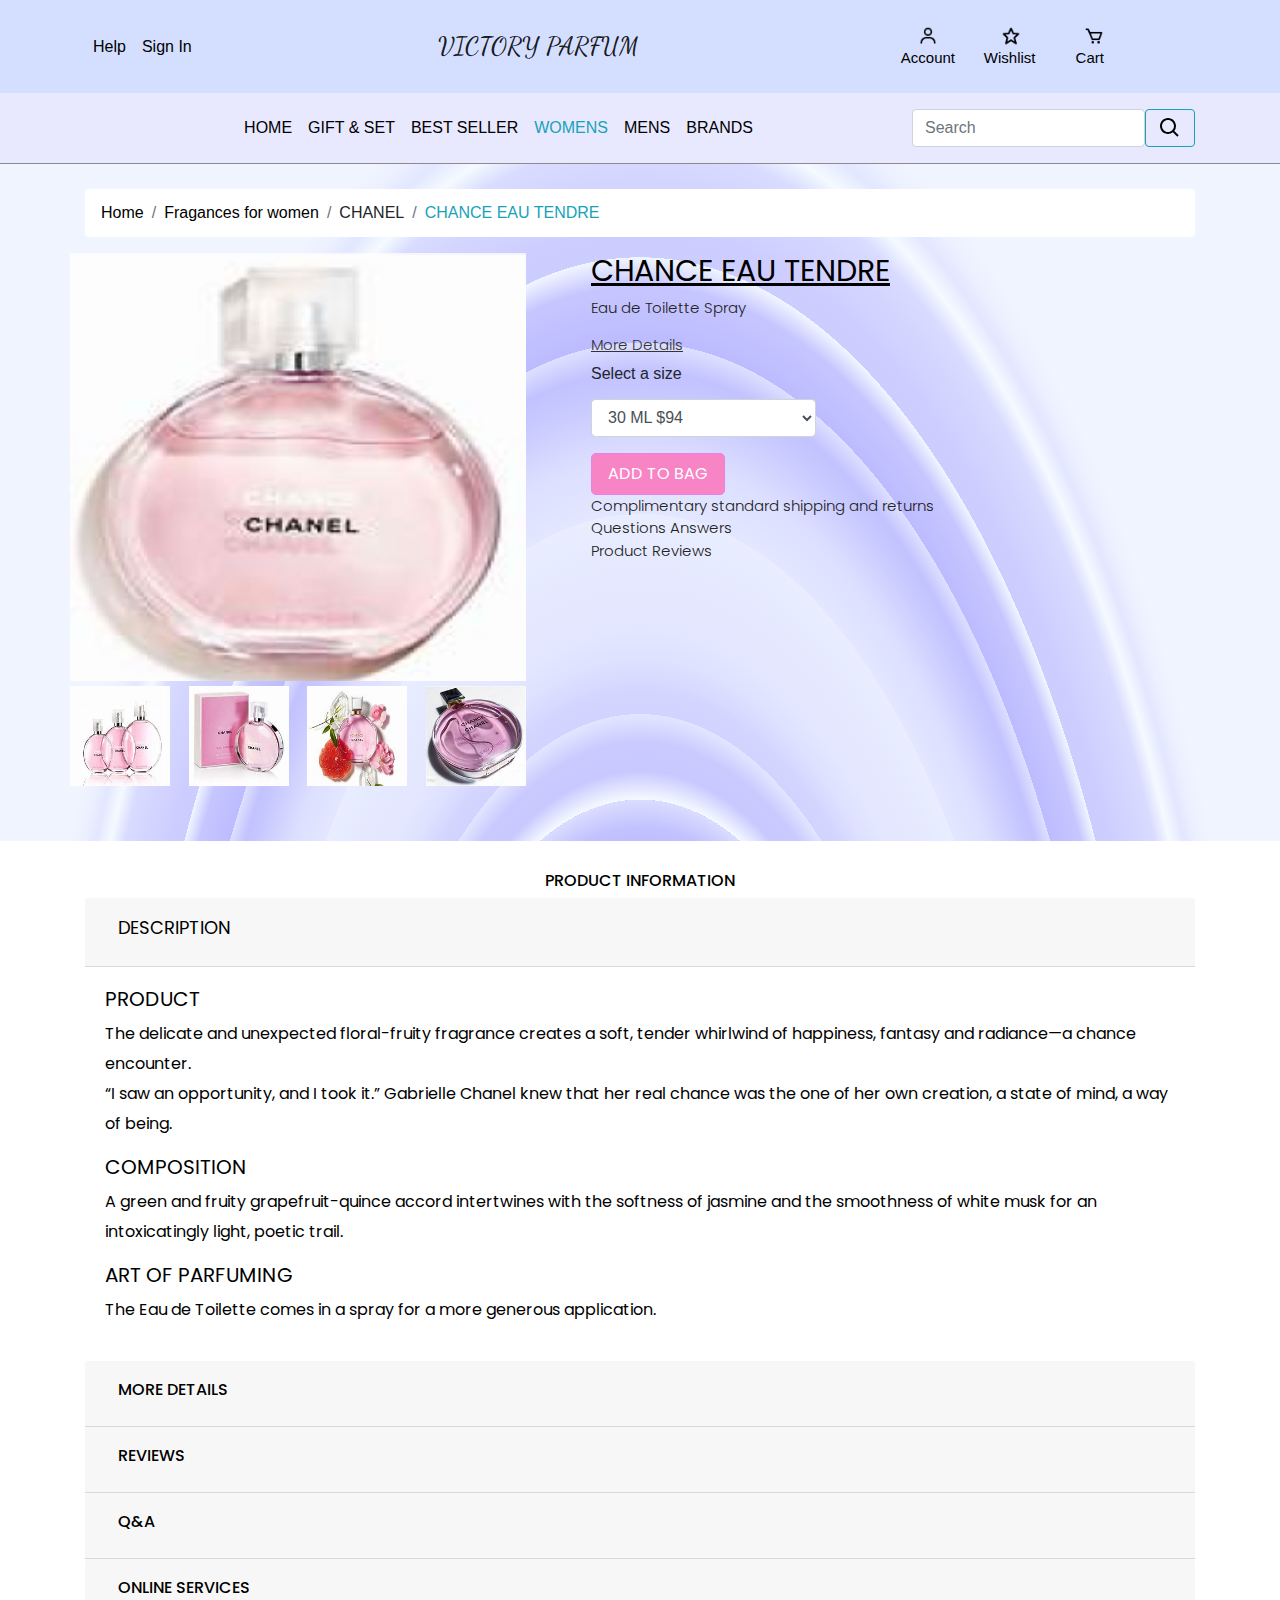
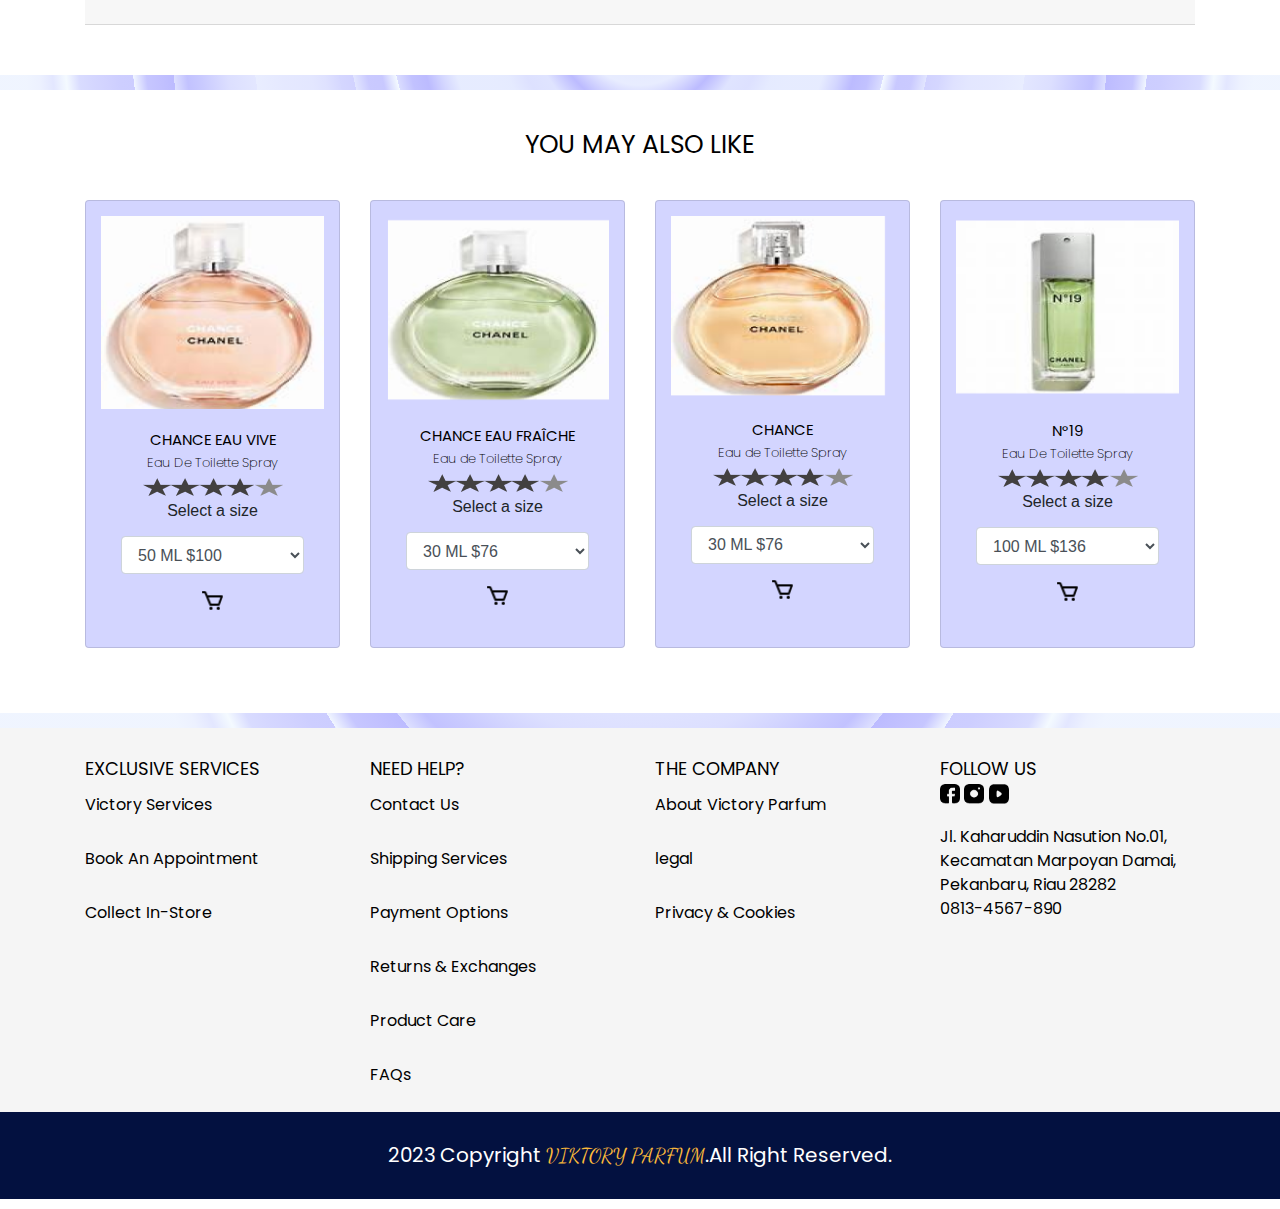
==== chance.html @ ae32dc00 "first commit" ====
<!doctype html>
<html lang="en">
  <head>
    <!-- Required meta tags -->
    <meta charset="utf-8">
    <meta name="viewport" content="width=device-width, initial-scale=1, shrink-to-fit=no">

    <!-- Bootstrap CSS -->
    <link rel="stylesheet" href="frontend/libraries/css/bootstrap.css">
    <!-- My css -->
   <link rel="stylesheet" href="frontend/styles/main.css">
   <!-- google font -->
   <link href="https://fonts.googleapis.com/css2?family=Montserrat:wght@100;200;300;400;500;600;700;800;900&family=Podkova:wght@400;500;600;700;800&family=Poppins:wght@100;200;300;400;500;600;700;800;900&display=swap" rel="stylesheet">
   <link href="https://fonts.googleapis.com/css2?family=Dancing+Script:wght@400;500;600;700&display=swap" rel="stylesheet"> 
   <title>Hello, world!</title>
  </head>
  <body>
    <div class="VICTORY">
         <!-- header -->
         <section class="header">
          <nav class="navbar navbar-expand-lg navbar-light">
            <div class="container">
                 <ul class="navbar-nav">
                    <li class="nav-item">
                     <a class="nav-link" href="#">Help</a>
                    </li>
                    <li class="nav-item">
                     <a class="nav-link" href="booking.html">Sign In</a>
                    </li>
                 </ul> 
               <a class="navbar-brand" href="a">VICTORY PARFUM</a>
               <button class="navbar-toggler" type="button" data-toggle="collapse" data-target="#navbarText" aria-controls="navbarText" aria-expanded="false" aria-label="Toggle navigation">
               <span class="navbar-toggler-icon"></span>
               </button>
               <div class="row">
                <div class="collapse navbar-collapse" id="navbarText">
                  <ul class="navbar-nav my-2 my-lg-2">
                    <div class="col-3">
                      <li class="nav-item">
                        <div class="navbar-icon">
                          <a class="nav-link" href="a"> <img src="frontend/img/user-regular-24.png" alt="">Account</a>                    
                        </div>
                      </li>
                    </div>
                    <div class="col-3">
                      <li class="nav-item">
                        <div class="navbar-icon">
                          <a class="nav-link" href="a"><img src="frontend/img/star-regular-24.png" alt="">Wishlist</a>                    
                        </div>
                      </li>
                    </div>
                    <div class="col-3">
                      <li class="nav-item">
                        <div class="navbar-icon">
                          <a class="nav-link" href="cart.html"><img src="frontend/img/cart-regular-24.png" alt="">Cart</a>                    
                        </div>
                      </li>
                    </div>
                   </ul>
                </div>
               </div>
             </div>
        </nav>
        <nav class="navbar-expand-lg navbar-light" style="background-color: #E8E8FF; border-bottom: 1px solid #8B8B8B;">
          <div class="container">
             <button class="navbar-toggler" type="button" data-toggle="collapse" data-target="#navbarSupportedContent" aria-controls="navbarSupportedContent" aria-expanded="false" aria-label="Toggle navigation">
             <span class="navbar-toggler-icon"></span>
           </button>
           <div class="collapse navbar-collapse" id="navbarSupportedContent">
             <ul class="navbar-nav mx-auto">
                <li class="nav-item">
                <a class="nav-link" href="index.html">HOME<span class="sr-only">(current)</span></a>
              </li>
              <li class="nav-item">
                <a class="nav-link" href="gift&set.html">GIFT & SET</a>
              </li>
              <li class="nav-item">
                <a class="nav-link" href="bestsller.html">BEST SELLER</a>
              </li>
              <li class="nav-item active nav-link">
                <a class="text-info" href="womens.html">WOMENS</a>
              </li>
              <li class="nav-item">
                <a class="nav-link" href="mens.html">MENS</a>
              </li>
              <li class="nav-item">
                <a class="nav-link" href="brands.html">BRANDS</a>
              </li>
            </ul>
            <form class="form-inline my-2 my-lg-2">
              <input class="form-control my-sm-2" type="search" placeholder="Search" aria-label="Search">
              <button class="btn btn-outline-info my-2 my-sm-0" type="submit"><img src="frontend/img/search-regular-24.png" alt=""></button>
            </form>
          </div>
        </div>
        </nav>  
         </section>
       <!-- tutup header -->

       <!-- detail product -->
       <section class="product-detail">
        <div class="container">
          <div class="row">
            <div class="col-12">
              <nav aria-label="breadcrumb" style="left: 0px;">
                <ol class="breadcrumb">
                  <li class="breadcrumb-item"><a href="index.html">Home</a></li>
                  <li class="breadcrumb-item"><a href="womens.html">Fragances for women</a></li>
                  <li class="breadcrumb-item" aria-current="page">CHANEL</li>
                  <li class="breadcrumb-item active text-info" aria-current="page">CHANCE EAU TENDRE</li>
                </ol>
              </nav>
            </div>
          </div>
          <div class="row">
             <div class="single-pro-img-col">
                <img src="frontend/img/chanel chance 1.png" width="100%" id="mainImg" alt="">
                
                <div class="small-img-group">
                  <div class="small-img-col-4">
                    <img src="frontend/img/th3.jpg" width="100px" height="100px" class="smallimg" alt="">
                  </div>
                  <div class="small-img-col-4">
                    <img src="frontend/img/th.jpg" width="100px" height="100px" class="smallimg" alt="">
                  </div>
                  <div class="small-img-col-4">
                    <img src="frontend/img/th (2).jpg" width="100px" height="100px" class="smallimg" alt="">
                  </div>
                  <div class="small-img-col-4">
                    <img src="frontend/img/th (1).jpg" width="100px" height="100px" class="smallimg" alt="">
                  </div>
                </div>
             </div>
             <div class="col-6">
              <div class="single-pro-detail">
                <h1>CHANCE EAU TENDRE</h1>
                <p>Eau de Toilette Spray</p>
                <h2>More Details</h2>
                <div class="form-group">
                  <label for="exampleFormControlSelect1">Select a size</label>
                  <select class="form-control col-5" id="exampleFormControlSelect1">
                    <option>30 ML $94</option>
                    <option>50 ML $122</option>
                    <option>100 ML $160</option>
                    <option>150 ML $198</option>
                  </select>
                </div>
                <a href="cart.html" class="btn btn-lg btn-custom">ADD TO BAG</a>
                 <p>Complimentary standard shipping and returns <br> Questions Answers <br> Product Reviews</p>
              </div>
            </div>
          </div>
        </div>
       </section>
       <!-- tutup detail product -->

       <!-- deskripsi -->
       <section class="deskripsi">
        <div class="container">
          <h2>PRODUCT INFORMATION</h2>
            <div id="accordion">
              <div class="des">
                <div class="card-header" id="headingOne">
                  <h5 class="mb-0">
                    <button class="btn btn-link" data-toggle="collapse" data-target="#collapseOne" aria-expanded="true" aria-controls="collapseOne">
                     <h3>DESCRIPTION</h3> 
                    </button>
                  </h5>
                </div>
                <div id="collapseOne" class="collapse show" aria-labelledby="headingOne" data-parent="#accordion">
                  <div class="card-body">
                    <h1>PRODUCT</h1> 
                    <p>The delicate and unexpected floral-fruity fragrance creates a soft, tender whirlwind of happiness, fantasy and radiance—a chance encounter.
                       <br>  “I saw an opportunity, and I took it.” Gabrielle Chanel knew that her real chance was the one of her own creation, a state of mind, a way of being.</p> 
                   <h1>COMPOSITION</h1>
                   <p>A green and fruity grapefruit-quince accord intertwines with the softness of jasmine and the smoothness of white musk for an intoxicatingly light, poetic trail.</p> 
                   <h1>ART OF PARFUMING</h1> 
                   <p>The Eau de Toilette comes in a spray for a more generous application.</p> 
                  </div>
                </div>
              </div>
              <div class="des">
                <div class="card-header" id="headingTwo">
                  <h5 class="mb-0">
                    <button class="btn btn-link collapsed" data-toggle="collapse" data-target="#collapseTwo" aria-expanded="false" aria-controls="collapseTwo">
                       <h2>MORE DETAILS</h2> 
                    </button>
                  </h5>
                </div>
                <div id="collapseOne" class="collapse" aria-labelledby="headingOne" data-parent="#accordion">
                  <div class="card-body">
                    <h1>MORE DETAILS</h1> 
                    <p>The delicate and unexpected floral-fruity fragrance creates a soft, tender whirlwind of happiness, fantasy and radiance—a chance encounter.
                      “I saw an opportunity, and I took it.” Gabrielle Chanel knew that her real chance was the one of her own creation, a state of mind, a way of being.</p> 
                   <h1>COMPOSITION</h1>
                   <p>A green and fruity grapefruit-quince accord intertwines with the softness of jasmine and the smoothness of white musk for an intoxicatingly light, poetic trail.</p> 
                   <h1>ART OF PARFUMING</h1> 
                   <p>The Eau de Toilette comes in a spray for a more generous application.</p> 
                  </div>
                </div>
              </div>
              <div class="des">
                <div class="card-header" id="headingThree">
                  <h5 class="mb-0">
                    <button class="btn btn-link collapsed" data-toggle="collapse" data-target="#collapseThree" aria-expanded="false" aria-controls="collapseThree">
                     <h2>REVIEWS</h2> 
                    </button>
                  </h5>
                </div>
                <div id="collapseThree" class="collapse" aria-labelledby="headingThree" data-parent="#accordion">
                    <div class="card-body">
                      <h1>REVIEWS</h1> 
                      <p>The delicate and unexpected floral-fruity fragrance creates a soft, tender whirlwind of happiness, fantasy and radiance—a chance encounter.
                        “I saw an opportunity, and I took it.” Gabrielle Chanel knew that her real chance was the one of her own creation, a state of mind, a way of being.</p> 
                     <h1>COMPOSITION</h1>
                     <p>A green and fruity grapefruit-quince accord intertwines with the softness of jasmine and the smoothness of white musk for an intoxicatingly light, poetic trail.</p> 
                     <h1>ART OF PARFUMING</h1> 
                     <p>The Eau de Toilette comes in a spray for a more generous application.</p> 
                    </div>
                </div>
              </div>
              <div class="des">
                <div class="card-header" id="headingThree">
                  <h5 class="mb-0">
                    <button class="btn btn-link collapsed" data-toggle="collapse" data-target="#collapseThree" aria-expanded="false" aria-controls="collapseThree">
                      <h2>Q&A</h2> 
                    </button>
                  </h5>
                </div>
                <div id="collapseThree" class="collapse" aria-labelledby="headingThree" data-parent="#accordion">
                    <div class="card-body">
                      <h1>Q&A</h1> 
                      <p>The delicate and unexpected floral-fruity fragrance creates a soft, tender whirlwind of happiness, fantasy and radiance—a chance encounter.
                        “I saw an opportunity, and I took it.” Gabrielle Chanel knew that her real chance was the one of her own creation, a state of mind, a way of being.</p> 
                     <h1>COMPOSITION</h1>
                     <p>A green and fruity grapefruit-quince accord intertwines with the softness of jasmine and the smoothness of white musk for an intoxicatingly light, poetic trail.</p> 
                     <h1>ART OF PARFUMING</h1> 
                     <p>The Eau de Toilette comes in a spray for a more generous application.</p> 
                    </div>
                </div>
              </div>
              <div class="des">
                <div class="card-header" id="headingThree">
                  <h5 class="mb-0">
                    <button class="btn btn-link collapsed" data-toggle="collapse" data-target="#collapseThree" aria-expanded="false" aria-controls="collapseThree">
                     <h2>ONLINE SERVICES</h2> 
                    </button>
                  </h5>
                </div>
                <div id="collapseThree" class="collapse" aria-labelledby="headingThree" data-parent="#accordion">
                    <div class="card-body">
                      <h1>ONLINE SERVICES</h1> 
                      <p>The delicate and unexpected floral-fruity fragrance creates a soft, tender whirlwind of happiness, fantasy and radiance—a chance encounter.
                        “I saw an opportunity, and I took it.” Gabrielle Chanel knew that her real chance was the one of her own creation, a state of mind, a way of being.</p> 
                     <h1>COMPOSITION</h1>
                     <p>A green and fruity grapefruit-quince accord intertwines with the softness of jasmine and the smoothness of white musk for an intoxicatingly light, poetic trail.</p> 
                     <h1>ART OF PARFUMING</h1> 
                     <p>The Eau de Toilette comes in a spray for a more generous application.</p> 
                    </div>
                </div>
              </div>
            </div>
        </div>
       </section>
       <!-- tutup deskripsi -->
       <!-- YOU -->
            <section class="YOU" style="margin-top: 15px; margin-bottom: 15px;">
              <div class="container">
             <div class="row">
        <div class="col-12">
          
          <div class="card-text">
            <h4>YOU MAY ALSO LIKE</h4>
          </div>
        </div>
      </div>
      <div class="card-deck">
        <div class="card" style="width: 18rem; height: 28rem;">
          <img class="card-slide" src="frontend/img/chanel chance eau 1.png"   alt="Card image cap">
          <div class="card-body">
            <h5 class="card-title">CHANCE EAU VIVE</h5>
              <p>Eau De Toilette Spray</p>
            <div class="start">
              <img src="frontend/img/Group 11.png">
            </div>
            <div class="form-group">
              <label for="exampleFormControlSelect1">Select a size</label>
              <select class="form-control" id="exampleFormControlSelect1">
                <option>50 ML $100</option>
                <option>100 ML $136</option>
                <option>150 ML $168</option>
              </select>
              <a class="nav-link" href="chance.html"><img src="frontend/img/cart-regular-24.png" alt="" style="width: 25px; height: 25px;"></a>
            </div>
          </div>
        </div>
        <div class="card" style="width: 18rem; height: 28rem;">
          <img class="card-slide" src="frontend/img/chance eau france 1.png" alt="Card image cap">
          <div class="card-body">
            <h5 class="card-title">CHANCE EAU FRAÎCHE</h5>
            <p>Eau de Toilette Spray</p>
            <div class="start">
              <img src="frontend/img/Group 11.png">
            </div>
            <div class="form-group">
              <label for="exampleFormControlSelect1">Select a size</label>
              <select class="form-control" id="exampleFormControlSelect1">
                <option>30 ML $76</option>
                <option>50 ML $100</option>
                <option>100 ML $136</option>
                <option>150 ML $168</option>
              </select>
              <a class="nav-link" href="chance.html"><img src="frontend/img/cart-regular-24.png" alt="" style="width: 25px; height: 25px;"></a>
            </div>
          </div>
        </div>
        <div class="card" style="width: 18rem; height: 28rem;">
          <img class="card-slide" src="frontend/img/chance toilette 1.png" alt="Card image cap">
          <div class="card-body">
            <h5 class="card-title">CHANCE</h5>
            <p> Eau de Toilette Spray</p>
            <div class="start">
              <img src="frontend/img/Group 11.png">
            </div>
            <div class="form-group">
              <label for="exampleFormControlSelect1">Select a size</label>
              <select class="form-control" id="exampleFormControlSelect1">
                <option>30 ML $76</option>
                <option>50 ML $100</option>
                <option>100 ML $136</option>
                <option>150 ML $168</option>
              </select>
              <a class="nav-link" href="chance.html"><img src="frontend/img/cart-regular-24.png" alt="" style="width: 25px; height: 25px;"></a>
            </div>
          </div>
        </div>
        <div class="card" style="width: 18rem; height: 28rem;">
          <img class="card-slide" src="frontend/img/n19 1.png" alt="Card image cap">
          <div class="card-body">
            <h5 class="card-title">N°19</h5>
            <p>Eau De Toilette Spray</p>
            <div class="start">
              <img src="frontend/img/Group 11.png">
            </div>
            <div class="form-group">
              <label for="exampleFormControlSelect1">Select a size</label>
              <select class="form-control" id="exampleFormControlSelect1">
                <option>100 ML $136</option>
              </select>
              <a class="nav-link" href="chance.html"><img src="frontend/img/cart-regular-24.png" alt="" style="width: 25px; height: 25px;"></a>
            </div>
          </div>
        </div>
      </div>
    </div>
  </section>
  <!-- tutup YOU -->
    
  <!-- footer -->
    <section class="footer">
      <div class="container">
        <div class="row">
          <div class="col">
            <h4>EXCLUSIVE SERVICES</h4>
            <p>Victory Services</p>
            <p>Book An Appointment</p>
            <p>Collect In-Store</p>
          </div>
          <div class="col">
            <h4>NEED HELP?</h4>
            <p>Contact Us</p>
            <p>Shipping Services</p>
            <p>Payment Options</p>
            <p>Returns & Exchanges</p>
            <p>Product Care</p>
            <p>FAQs</p>
          </div>
          <div class="col">
            <h4>THE COMPANY</h4>
            <p>About Victory Parfum</p>
            <p>legal</p>
            <p>Privacy & Cookies</p>
          </div>
          <div class="col">
            <h4>FOLLOW US</h4>
            <a href="a">
              <img src="frontend/img/🦆 icon _facebook_.png"height="20px" width="20px">
            </a>
            <a href="a">
              <img src="frontend/img/🦆 icon _instagram_.png"height="20px" width="20px">
            </a>
            <a href="a">
              <img src="frontend/img/🦆 icon _youtube_.png"height="20px" width="20px">
            </a>
              <p>Jl. Kaharuddin Nasution No.01, <br>
                Kecamatan Marpoyan Damai, Pekanbaru, Riau 28282 <br>
                0813-4567-890</p> 
          </div>
        </div>  
      </div>
      <div class="footer-small py-2">
        <div class="row">
          <div class="col-12">
            <p>2023 Copyright <a href="a">VIKTORY PARFUM</a>.All Right Reserved.</p>
          </div>
        </div>
      </div>
    </section>
  <!-- tutup footer -->


  <!-- Optional JavaScript -->
  <!-- jQuery first, then Popper.js, then Bootstrap JS -->
  <script src="https://code.jquery.com/jquery-3.2.1.slim.min.js" integrity="sha384-KJ3o2DKtIkvYIK3UENzmM7KCkRr/rE9/Qpg6aAZGJwFDMVNA/GpGFF93hXpG5KkN" crossorigin="anonymous"></script>
  <link rel="stylesheet" href="frontend/libraries/js/bootstrap.js">
    </div>
  </body>
</html>
---- frontend/styles/main.css ----
.nav.item.nav-link .text-grey {
    font-weight: 500;
    color: #000000 !important;
}

.navbar-icon {
    text-align: right;
    color: gray !important;
    font-size: 15px;
    font-weight: 15px;
    font-weight: 100;
}

.navbar-brand {
    font-family: 'Dancing Script';
    font-weight: 500;
    font-size: 25px;
    text-align: center;
    color: #000000;
}

.navbar-icon img {
    width: 20px;
    height: 20px;
    text-align: right;
}

.navbar.navbar-expand-lg.navbar-light {
    font-weight: 100;
}

.header {
    opacity: 90;
    font-weight: 100;
    justify-content: space-between;
    box-shadow: 0 5px 15 px rgb(0, 0, 0.06);
    z-index: 999;
    position: sticky;
    top: 0;
    left: 0;
    background-color: #d4deff;
}

.nav-text {
    font-family: 'Poppins';
    font-weight: 300;
    font-size: 16px;
    color: rgb(97, 95, 95);
    text-decoration-color: black;
}
.nav.item {
    font-family: 'Poppins';
    font-weight: 300;
    font-size: 18px;
}

.nav.item.nav-link.text-info:hover {
    font-weight: 300;
    color: #BCBBFF !important;
}

.nav-link {
    color: black !important;
}

.nav-link:hover {
    color: #BCBBFF !important;
}

.navbar {  display: flex;
    justify-content: space-between;
    box-shadow: 0 5px 15 px rgb(0, 0, 0.06);
    z-index: 999;

}

/* hero section */
.hero-section h1 {
    font-family: 'Montserrat';
    font-weight: 400;
    font-size: 25px;
    text-align: center;
    color: #000000; 
    margin-top: 10px;  
    margin-bottom: 10px;
}

.hero-section a {
    margin-left: 0;
    margin-right: 1040px;
    left: 0;
    right: 0;
    padding-left: 0;
    padding-right: 0;
    text-align: center;
}
.hero-section img {
    height: 440px;
    left: 0px 0px 0px 0px;
    padding: 0px;
}

.hero-section h5 {
    font-family: 'Montserrat';
    font-style: normal;
    font-weight: 500;
    font-size: 35px;
    color: #FFFFFF;
    margin-top: 100px;
    text-align: left;
}

.hero-section p {
    font-family: 'Montserrat';
    font-style: normal;
    font-weight: 500;
    font-size: 18px;
    color: #FFFFFF;
    margin-top: 50px;
    text-align: left;
}

.card-text a {
    text-align: left;
}

.hero-section h3 {
    font-family: 'Montserrat';
    font-weight: 600;
    font-size: 25px;
    text-align: center;
    color: #000000;
    margin-top: 15px;
}

.hero-section h2 {
    font-family: 'Montserrat';
    font-style: italic;
    font-weight: 600;
    font-size: 20px;
    text-align: center;
    color: #000000;
    margin-top: 300px;

}
/* tutup hero section */
/* categories */

.categories {
    background: #FFFFFF;
    padding-top: 50px;
    padding-bottom: 36px;
    margin-top: 50px;
    margin-bottom: 50px;
}

.categories h4 {
    font-family: 'Poppins';
    font-weight: 400;
    font-size: 25px;
    text-align: center;
    color: #000000;
}

.categories h5 {
    font-family: 'Poppins';
    font-weight: 400;
    font-size: 22px;
    text-align: center;
    color: #000000;
}

.categories a {
    color: #000000;
    background-color: #ffffff;
    width: 150px;
    height: 35px;
    font-family: 'Poppins';font-style: normal;font-weight: 500;
    font-size: 16px;
    line-height: 17px;
    text-align: center;
    transition: all 0.3px ease;
}


.card {
    background-color: #D3D5FF;
    text-align: center;
    padding: 15px;
    padding-bottom: 10px;
    padding-top: 10px;
    transition: all o.2s ease-in-out;
}

.card:hover {
    text-decoration: none;
    transform: scale(1.1);
}

/* tutup categories */

/* DISCOVER */

.discover {
    background: #FFFFFF;
    padding-top: 50px;
    padding-bottom: 36px;
    margin-top: 50px;
    margin-bottom: 36px;
}

.discover h4 {
    font-family: 'Poppins';
    font-weight: 400;
    font-size: 25px;
    text-align: center;
    color: #000000;
}

.discover h5 {
    font-family: 'Poppins';
    font-weight: 500;
    font-size: 12px;
    color: #000000;
    text-align: center;
    height: 37px;
}

.discover a {
    color: #000000;
    background-color: #FFFFFF; 
    width: 120px;
    height: 35px;
    font-family: 'Poppins';font-style: normal;font-weight: 500;
    font-size: 12px;
    line-height: 17px;
    text-align: center;
    transition: all 0.3px ease;
}

/* TUTUP DISCOVER */

/* fragances */

.fragances {
    background: #FFFFFF;
    padding-top: 50px;
    padding-bottom: 36px;
    margin-top: 50px;
    padding-bottom: 36px;
}

.fragances h4 {
    font-family: 'Poppins';
    font-weight: 400;
    font-size: 25px;
    text-align: center;
    color: #000000;
}

.fragances h5 {
    font-family: 'Poppins';
    font-weight: 500;
    font-size: 20px;
    text-align: center;
    color: #000000;
}

.fragances a {
    width: 186px;
    height: 29.88px;
    text-align: center;

}
/* tutup fragances */
/* footer*/
.footer {
    margin-top: 10px;
    margin-bottom: 10px;
    background-color: #F5F5F5;
}
.footer h4{
    font-family: 'Poppins';
    font-weight: 400;
    font-size: 18px;
    text-transform: uppercase;
    height: 20px;
    color: #000000;
    padding-top: 30px;
    padding-bottom: 15px;
}
.footer p {
    font-family: 'Poppins';
    font-weight: 400;
    font-size: 16px;
    margin-top: 10px;
    margin-bottom: 10px;
    color: #000000;
    padding-top: 10px;
    padding-bottom: 10px;
}

.footer a img {
    text-align: right;
}

.footer-small{
    background: #031140;
    text-align: center;
    padding-top: 10px;
    padding-bottom: 10px;
    margin-top: 5px;
    margin-bottom: 5px;
}
.footer-small p{
    font-family: 'Poppins';
    font-weight: 400;
    font-size: 20px;
    color: #FFFFFF;

}
.footer-small a{
    font-weight: 400;
    font-family: 'Dancing Script';
    font-size: 20px;
    text-decoration: none;
    color: #FCBB3A;
}
/* tutup footer */

/* exclusif */
.exclusive {
    background: #FFFFFF;
    padding-top: 50px;
    padding-bottom: 36px;
    margin-top: 50px;
    margin-bottom: 36px;

}

.exclusive h4 {
    font-family: 'Poppins';
    font-weight: 400;
    font-size: 25px;
    text-align: center;
    color: #000000;
}

.exclusive h5 {
    font-family: 'Poppins';
    font-weight: 400;
    font-size: 22px;
    line-height: 20px;
    text-align: center;
    color: #000000;
}

.exclusive a {
    color: #000000;
    background-color: #FFFFFF; text-align: center;
    width: 150px;
    height: 35px;
    font-family: 'Poppins';font-style: normal;font-weight: 500;
    font-size: 16px;
    line-height: 20px;
    text-align: center;
    transition: all 0.3px ease;
}

.card {
    background-color: #D3D5FF;
    text-align: center;
    padding: 15px;
    margin-top: 5px;
    margin-bottom: 5px;
  }
/* tutup exclusif */

.VICTORY-women {
    background:  radial-gradient(50% 50% at 50% 50%, rgba(212, 215, 255, 0.930467) 0%, rgba(240, 248, 255, 0.85) 2.04%, rgba(201, 201, 255, 0.964334) 4.08%, rgba(203, 205, 255, 0.956692) 6.12%, #BCBBFF 8.16%, rgba(209, 211, 255, 0.941406) 10.2%, rgba(211, 213, 255, 0.935471) 12.24%, #BCBBFF 14.29%, rgba(223, 228, 255, 0.899858) 16.33%, rgba(225, 230, 255, 0.893922) 18.37%, rgba(229, 234, 255, 0.883594) 20.41%, #BCBBFF 22.45%, rgba(220, 225, 255, 0.907031) 24.49%, rgba(218, 222, 255, 0.914844) 26.53%, rgba(226, 232, 255, 0.889986) 28.57%, rgba(227, 233, 255, 0.8875) 30.61%, rgba(227, 233, 255, 0.8875) 32.65%, rgba(227, 233, 255, 0.8875) 34.69%, rgba(209, 212, 255, 0.939476) 36.73%, #BCBBFF 38.78%, rgba(193, 193, 255, 0.986616) 40.82%, rgba(215, 218, 255, 0.925984) 42.85%, rgba(195, 195, 255, 0.980243) 42.86%, rgba(242, 249, 255, 0.85) 42.87%, rgba(199, 199, 255, 0.971759) 44.9%, rgba(200, 200, 255, 0.967496) 46.94%, rgba(223, 227, 255, 0.903906) 48.97%, rgba(207, 208, 255, 0.948438) 48.98%, rgba(210, 212, 255, 0.939587) 51.01%, rgba(211, 213, 255, 0.936719) 51.02%, rgba(220, 223, 255, 0.913281) 53.06%, rgba(224, 228, 255, 0.901563) 55.1%, rgba(225, 229, 255, 0.898437) 57.14%, rgba(226, 230, 255, 0.895555) 59.18%, rgba(230, 235, 255, 0.884375) 63.27%, rgba(224, 228, 255, 0.900214) 63.28%, rgba(217, 220, 255, 0.919531) 67.35%, rgba(199, 200, 255, 0.969665) 71.43%, rgba(193, 193, 255, 0.985937) 73.47%, rgba(218, 221, 255, 0.91853) 75.5%, #BCBBFF 75.51%, rgba(193, 192, 255, 0.986719) 77.55%, rgba(197, 197, 255, 0.976415) 79.59%, rgba(238, 244, 255, 0.861719) 81.61%, rgba(201, 202, 255, 0.96411) 81.62%, rgba(202, 203, 255, 0.96127) 81.63%, rgba(203, 204, 255, 0.958889) 83.67%, rgba(207, 208, 255, 0.948327) 85.71%, rgba(210, 212, 255, 0.939844) 87.76%, rgba(214, 217, 255, 0.928125) 89.8%, rgba(242, 249, 255, 0.85) 91.84%, rgba(224, 228, 255, 0.900781) 93.88%, rgba(234, 239, 255, 0.873698) 95.92%, rgba(237, 243, 255, 0.86467) 97.96%);
    border: 1px solid #000000;

}

/* product */
.product-ana {
    background: #FFFFFF;
    margin-top: 50px;
    margin-bottom: 36px;
    margin-bottom: 15px;
    padding-bottom: 50px;
    padding-top: 30px;
}

.product-ana h5 {
    font-family: 'Poppins';
    font-weight:400;
    font-size: 14px;
    text-align: center;
    color: #000000;
    margin-top: 2px;
    margin-bottom: 2px;
    height: 20px;
}

.product-ana p {
    font-family: 'Poppins';
    font-weight: 200;
    font-size: 13px;
    text-align: center;
    color: #000000;
    margin-top: 2px;
    margin-bottom: 2px;
    height: 20px;
}

.breadcrumb {
    background-color: #ffffff;
    text-align: right;
    margin-top: 10px;
}

.breadcrumb a {
    color: #000000;
}

.breadcrumb :hover {
    color: #BCBBFF !important;
}

.form-control {
    margin-bottom: 20px;
}

.product-ana.card {
    background-color: #D3D5FF;
    text-align: center;
    padding: 15px;
    margin-bottom: 5px;
    
}

.card {
    margin-top: 15px;
    margin-bottom: 15px;
}

/* tutup product */
/* you */

.YOU h4 {
    font-family: 'Poppins';
    font-weight: 400;
    font-size: 25px;
    text-align: center;
    color: #000000;
    margin-top: 10px;
    margin-bottom: 10px;
}

.YOU {
    background: #FFFFFF;
    margin-top: 15px;
    margin-bottom: 15px;
    padding-bottom: 50px;
    padding-top: 30px;
}

.YOU h5 {
    font-family: 'Poppins';
    font-weight:400;
    font-size: 15px;
    text-align: center;
    color: #000000;
    margin-top: 2px;
    margin-bottom: 2px;
    height: 20px;
}

.YOU p {
    font-family: 'Poppins';
    font-weight: 200;
    font-size: 13px;
    text-align: center;
    color: #000000;
    margin-top: 2px;
    margin-bottom: 2px;
    height: 20px;
}

.form-control {
    margin-bottom: 5px;
    margin-top: 5px;
}

.YOU.card {
    background-color: #D3D5FF;
    text-align: center;
    padding: 15px;
    margin-bottom: 5px;
    margin-top: 5px;
    
}

.card-deck {
    margin-top: 15px;
    margin-bottom: 15px;
}
/* tutup you */

.VICTORY {
    background: radial-gradient(50% 50% at 50% 50%, rgba(212, 215, 255, 0.930467) 0%, rgba(240, 248, 255, 0.85) 2.04%, rgba(201, 201, 255, 0.964334) 4.08%, rgba(203, 205, 255, 0.956692) 6.12%, #BCBBFF 8.16%, rgba(209, 211, 255, 0.941406) 10.2%, rgba(211, 213, 255, 0.935471) 12.24%, #BCBBFF 14.29%, rgba(223, 228, 255, 0.899858) 16.33%, rgba(225, 230, 255, 0.893922) 18.37%, rgba(229, 234, 255, 0.883594) 20.41%, #BCBBFF 22.45%, rgba(220, 225, 255, 0.907031) 24.49%, rgba(218, 222, 255, 0.914844) 26.53%, rgba(226, 232, 255, 0.889986) 28.57%, rgba(227, 233, 255, 0.8875) 30.61%, rgba(227, 233, 255, 0.8875) 32.65%, rgba(227, 233, 255, 0.8875) 34.69%, rgba(209, 212, 255, 0.939476) 36.73%, #BCBBFF 38.78%, rgba(193, 193, 255, 0.986616) 40.82%, rgba(215, 218, 255, 0.925984) 42.85%, rgba(195, 195, 255, 0.980243) 42.86%, rgba(242, 249, 255, 0.85) 42.87%, rgba(199, 199, 255, 0.971759) 44.9%, rgba(200, 200, 255, 0.967496) 46.94%, rgba(223, 227, 255, 0.903906) 48.97%, rgba(207, 208, 255, 0.948438) 48.98%, rgba(210, 212, 255, 0.939587) 51.01%, rgba(211, 213, 255, 0.936719) 51.02%, rgba(220, 223, 255, 0.913281) 53.06%, rgba(224, 228, 255, 0.901563) 55.1%, rgba(225, 229, 255, 0.898437) 57.14%, rgba(226, 230, 255, 0.895555) 59.18%, rgba(230, 235, 255, 0.884375) 63.27%, rgba(224, 228, 255, 0.900214) 63.28%, rgba(217, 220, 255, 0.919531) 67.35%, rgba(199, 200, 255, 0.969665) 71.43%, rgba(193, 193, 255, 0.985937) 73.47%, rgba(218, 221, 255, 0.91853) 75.5%, #BCBBFF 75.51%, rgba(193, 192, 255, 0.986719) 77.55%, rgba(197, 197, 255, 0.976415) 79.59%, rgba(238, 244, 255, 0.861719) 81.61%, rgba(201, 202, 255, 0.96411) 81.62%, rgba(202, 203, 255, 0.96127) 81.63%, rgba(203, 204, 255, 0.958889) 83.67%, rgba(207, 208, 255, 0.948327) 85.71%, rgba(210, 212, 255, 0.939844) 87.76%, rgba(214, 217, 255, 0.928125) 89.8%, rgba(242, 249, 255, 0.85) 91.84%, rgba(224, 228, 255, 0.900781) 93.88%, rgba(234, 239, 255, 0.873698) 95.92%, rgba(237, 243, 255, 0.86467) 97.96%);
}

/* product */
.single-pro-img-col {
    width: 40%;
    margin-right: 50px;
}
.small-img-group {
    display: flex;
    justify-content: space-between;
    margin-top: 5px;
    margin-bottom: 5px;
}
.small-img-col {
    flex-basis: 24%;
    cursor: pointer;
    
}
.smallimg {
    animation: cubic-bezier(0.68, -0.55, 0.265, 1.55);
}
.btn-custom { 
    color: #ffffff; 
    background-color: #f785c6; 
    border-color: #e77fec; 
  } 
  .btn-custom:hover, 
  .btn-custom:focus, 
  .btn-custom:active, 
  .btn-custom.active, 
  .open .dropdown-toggle.btn-custom { 
    color: #ffffff; 
    background-color: #fa7bb4; 
    border-color: #f6a4fa; 
  } 

.product-detail {
    margin-top: 15px;
    margin-bottom: 15px;
}

.single-pro-detail h2 {
    font-family: 'Poppins';
    font-style: normal;
    font-weight: 300;
    font-size: 15px;
    color: #343436;
    text-decoration: underline;
}
.single-pro-detail h1 {
    font-family: 'Poppins';
    font-style: normal;
    font-weight: 400;
    font-size: 30px;
    text-decoration: underline;
    text-align: justify;
    color: #000000;
}
.single-pro-detail p {
    font-family: 'Poppins';
    font-style: normal;
    font-weight: 300;
    font-size: 15px;
    color: #212222;
}
.single-pro-detail a {
    font-family: 'Poppins';
font-size: 16px;
text-align: center;

color: #FFFFFF;
}

.deskripsi {
       background: #FFFFFF;
    margin-top: 50px;
    margin-bottom: 36px;
    margin-bottom: 15px;
    padding-bottom: 50px;
    padding-top: 30px;
}
.deskripsi h2 {
    font-family: 'Poppins';
    font-style: normal;
    font-weight: 500;
    font-size: 16px;
    text-align: center;
    color: #000000;
}
.deskripsi h3 {
    font-family: 'Poppins';
font-style: normal;
font-weight: 400;
font-size: 18px;
/* identical to box height */

display: flex;
align-items: center;

color: #000000;
}
.deskripsi h1 {
    font-family: 'Poppins';
font-style: normal;
font-weight: 400;
font-size: 20px;
display: flex;
align-items: center;

color: #000000;
}
.deskripsi p {
    font-family: 'Poppins';
font-style: normal;
font-weight: 400;
font-size: 16px;
line-height: 30px;
display: flex;
align-items: center;

color: #000000;
}


.cart h1 {
    font-family: 'Poppins';
    font-weight: 400;
    font-size: 30px;
    color: #000000;
    text-align: center;
    padding-top: 10px;
    padding-bottom: 10px;
}

.cart h2 {
    
font-family: 'Poppins';
font-weight: 400;
font-size: 18px;
text-align: center;
color: #000000;
}
.qty-ana {
    background: #FFFFFF;
    margin-top: 50px;
    margin-bottom: 30px;
    padding-top: 10px;
    padding-bottom: 10px;
}

.qty-ana h1 {
    font-family: 'Poppins';
    font-style: normal;
    font-weight: 400;
    font-size: 18px;
    color: #000000;
}
.qty-ana span {
    font-family: 'Poppins';
    font-weight: 300;
    font-size: 16px;
    color: #000000;
}
.qty-ana h3 {
    font-family: 'Poppins';
    font-weight: 400;
    font-size: 18px;
    color: #000000;
    text-align: right;
    margin-top: 5px;
}
.qty-ana h2 {
    font-family: 'Poppins';
    font-weight: 400;
    font-size: 20px;
    color: #000000;
}

.sub {
    background: #eff0ff;
    margin-top: 50px;
    margin-bottom: 30px;
    padding-top: 10px;
    padding-bottom: 10px;
}

.sub h1 {
    font-family: 'Poppins';
    font-style: normal;
    font-weight: 400;
    font-size: 18px;
    color: #000000;
}

.sub h2  {
    font-family: 'Poppins';
    font-style: normal;
    font-weight: 400;
    font-size: 18px;
    color: #000000;
    text-align: right;
    margin-left: 900px;
}

.tambahan {
    background: #FFFFFF;
    margin-top: 50px;
    margin-bottom: 30px;
    padding-top: 10px;
    padding-bottom: 10px;
}

.tambahan h1 {
    font-family: 'Poppins';
    font-weight: 400;
    font-size: 25px;
    color: #000000;
    text-decoration: underline;
    margin-top: 10px;
    margin-bottom: 10px;
    padding-top: 10px;
    padding-bottom: 10px;

}

.tambahan p {
    font-family: 'Poppins';
    font-style: normal;
    font-weight: 300;
    font-size: 18px;
    color: #000000;
    margin-top: 10px;
    margin-bottom: 10px;
    padding-top: 10px;
    padding-bottom: 10px;
}

.form-check {
     margin-top: 10px;
    margin-bottom: 10px;
    padding-top: 10px;
    padding-bottom: 10px;
}

.booking {
      background: #FFFFFF;
    margin-top: 50px;
    margin-bottom: 50px;
    padding-top: 10px;
    padding-bottom: 10px;

}
.anl {
    background: #ffffff;
    margin-top: 50px;
    margin-bottom: 50px;
}

.anm {
    background: #ffffff;
    margin-top: 50px;
    margin-bottom: 50px;
}
.anm h1 {
    font-family: 'Poppins';
font-style: normal;
font-weight: 400;
font-size: 25px;
color: #000000;
text-decoration: underline;
margin-top: 10px;
    margin-bottom: 10px;
    padding-top: 10px;
    padding-bottom: 10px;
}

.anl h1 {
    font-family: 'Poppins';
    font-style: normal;
    font-weight: 400;
    font-size: 25px;
    color: #000000;
    text-decoration: underline;
    margin-top: 10px;
        margin-bottom: 10px;
        padding-top: 10px;
        padding-bottom: 10px;
}

.anm p {
    font-family: 'Poppins';
font-weight: 300;
font-size: 20px;
color: #000000;
margin-top: 10px;
        margin-bottom: 10px;
        padding-top: 10px;
        padding-bottom: 10px;

}

.anm h2 {
    font-family: 'Poppins';
font-style: normal;
font-weight: 400;
font-size: 24px;
margin-top: 10px;
        margin-bottom: 10px;
        padding-top: 10px;
        padding-bottom: 10px;
color: #000000;
}

.anm span {
    font-family: 'Poppins';
font-weight: 400;
font-size: 24px;
text-decoration-line: underline;

color: #076CCA;
}

.anm h3 {
    font-family: 'Poppins';
    font-style: normal;
    font-weight: 300;
    font-size: 20px;
    margin-top: 10px;
            margin-bottom: 10px;
            padding-top: 10px;
            padding-bottom: 10px;
    color: #000000;
}

.form-check {
    margin-right: 10px;
    padding-left: 10px;
}

.succes {
    background: #FFFFFF;
    margin-top: 50px;
    margin-bottom: 30px;
    padding-top: 10px;
    padding-bottom: 10px;
}

.succes h1 {
    font-family: 'Poppins';
font-style: normal;
font-weight: 500;
font-size: 28px;
line-height: 48px;
text-align: center;

color: #000000;
}

.succes p {
    font-family: 'Poppins';
    font-style: normal;
    font-weight: 300;
    font-size: 24px;
    line-height: 48px;
    text-align: center;
    
    color: #000000;
}

.succes a {
    text-align: center;
    margin-left: 320px;
    margin: center ;
}

.col-5-btn-btn-lg.btn-custom{
    text-align: center;
}


/* media */
@media (max-width:799px) {
    .navbar.navbar-expand-lg.navbar-light {
        display: flex;
        flex-direction: column;
        justify-content: flex-start;
        align-items: flex-start;
        position: fixed;
        top: 0;
        right: 0px;
        height: 100vh;
        width: 300px;
    }
}
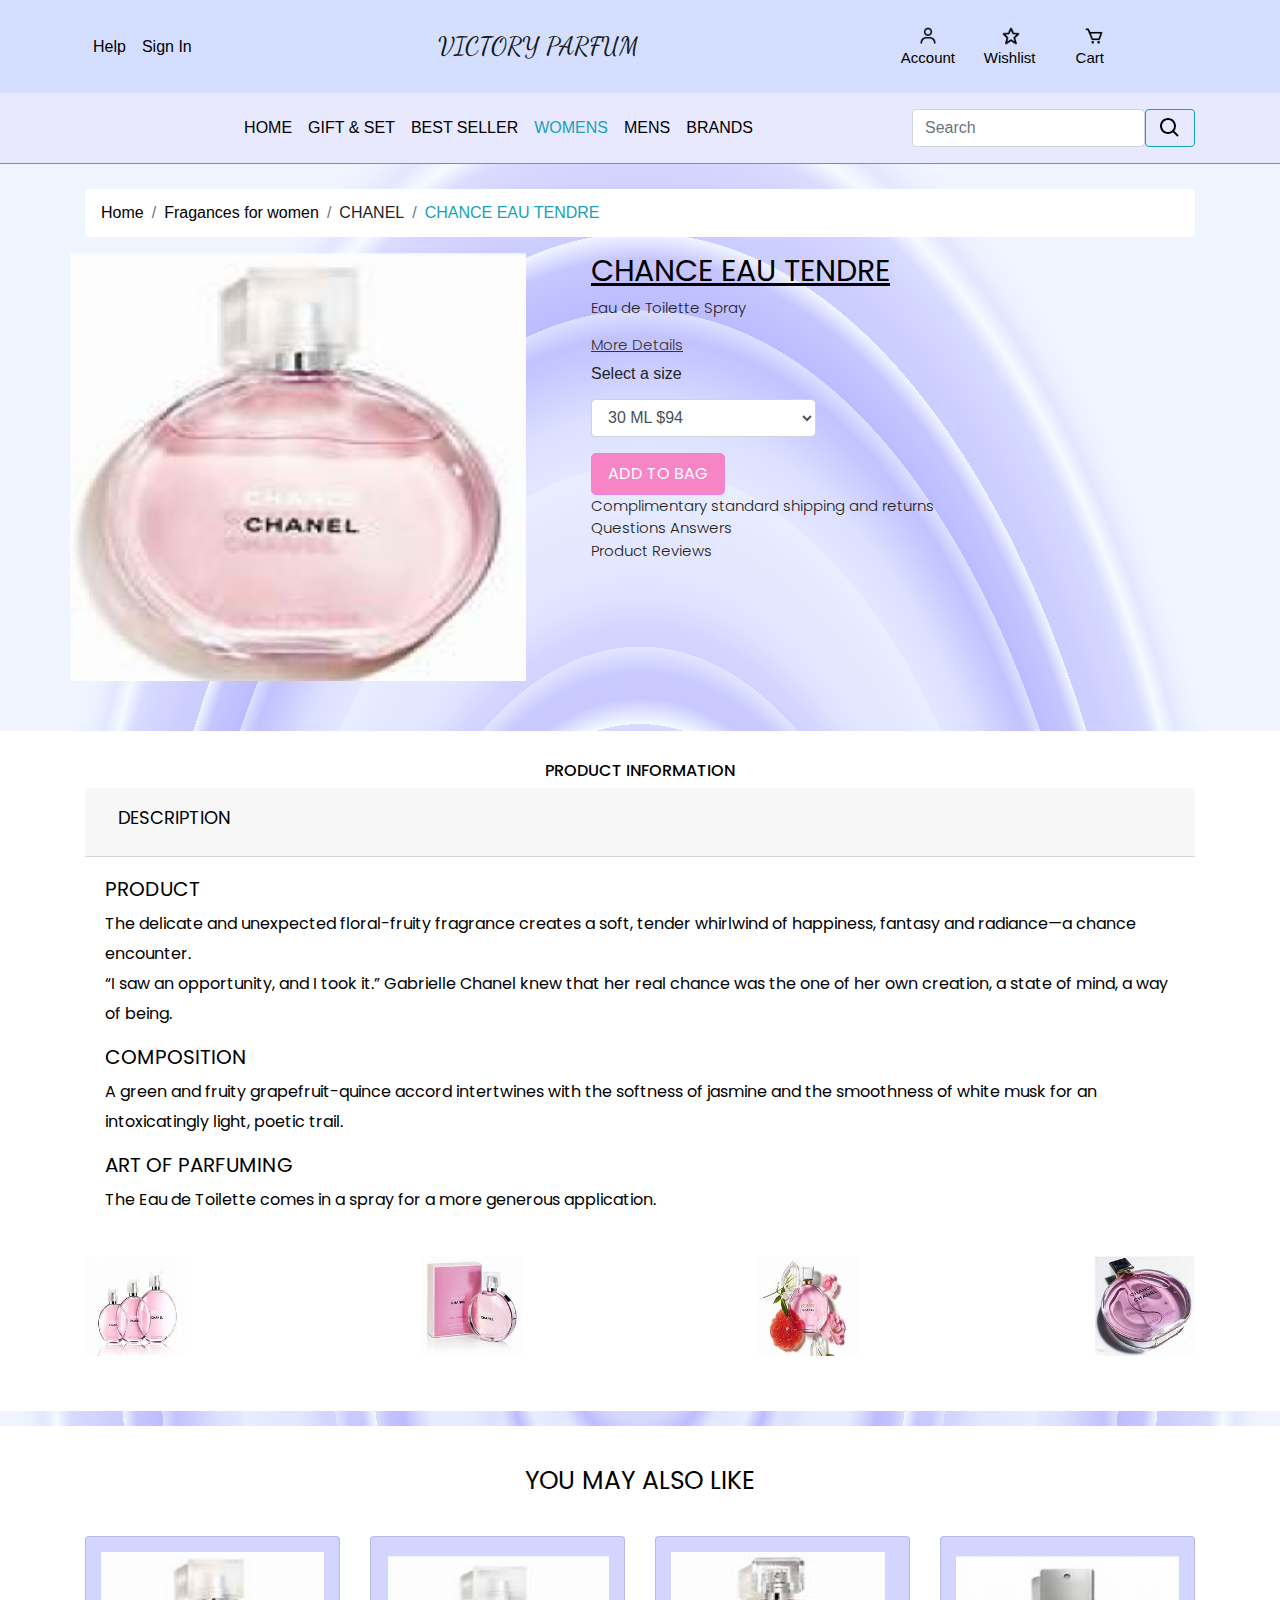
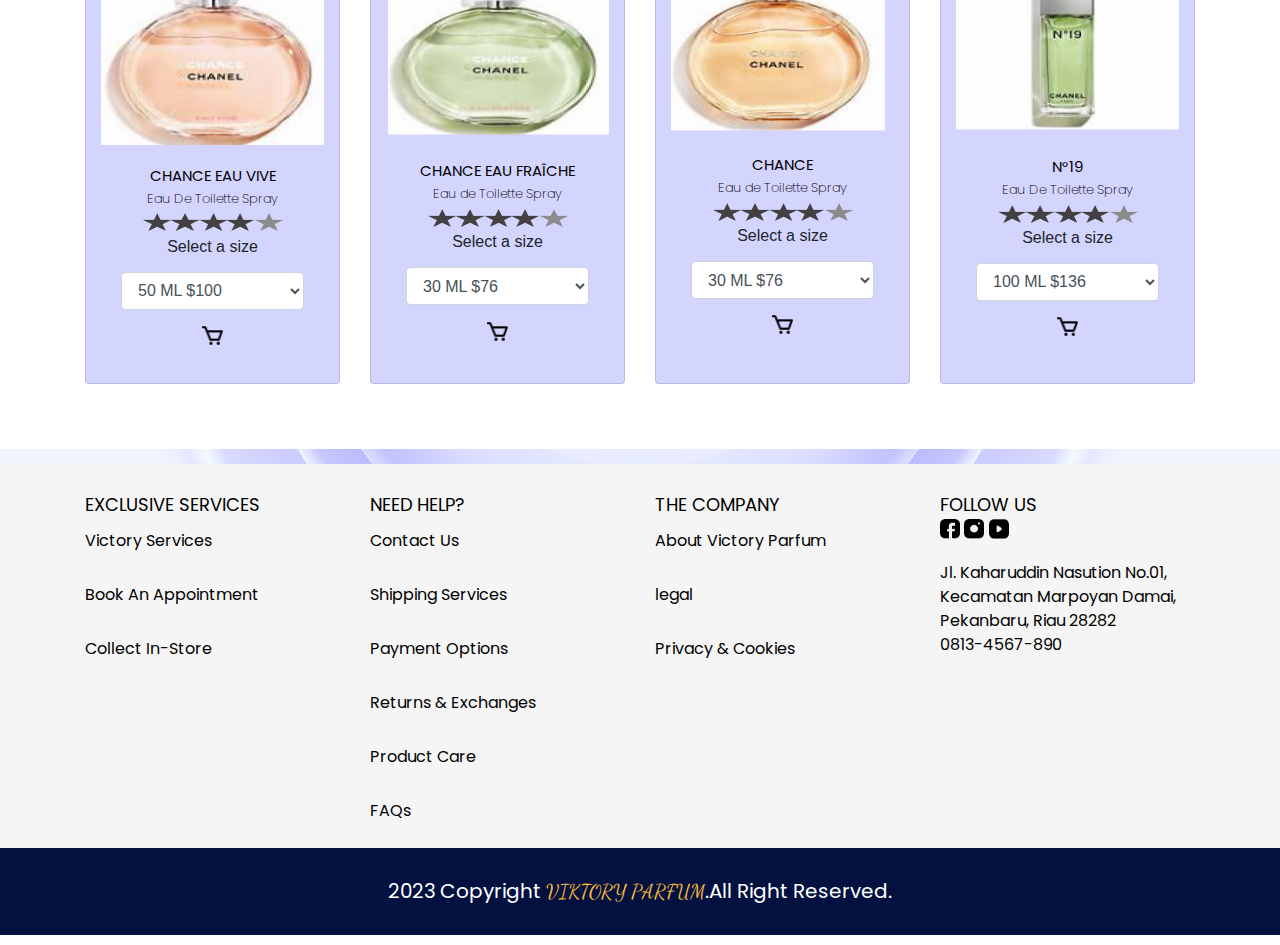
==== commit d3a6238a: "menambah file chance.html" ====
--- a/chance.html
+++ b/chance.html
@@ -115,21 +115,6 @@
           <div class="row">
              <div class="single-pro-img-col">
                 <img src="frontend/img/chanel chance 1.png" width="100%" id="mainImg" alt="">
-                
-                <div class="small-img-group">
-                  <div class="small-img-col-4">
-                    <img src="frontend/img/th3.jpg" width="100px" height="100px" class="smallimg" alt="">
-                  </div>
-                  <div class="small-img-col-4">
-                    <img src="frontend/img/th.jpg" width="100px" height="100px" class="smallimg" alt="">
-                  </div>
-                  <div class="small-img-col-4">
-                    <img src="frontend/img/th (2).jpg" width="100px" height="100px" class="smallimg" alt="">
-                  </div>
-                  <div class="small-img-col-4">
-                    <img src="frontend/img/th (1).jpg" width="100px" height="100px" class="smallimg" alt="">
-                  </div>
-                </div>
              </div>
              <div class="col-6">
               <div class="single-pro-detail">
@@ -179,84 +164,18 @@
                   </div>
                 </div>
               </div>
-              <div class="des">
-                <div class="card-header" id="headingTwo">
-                  <h5 class="mb-0">
-                    <button class="btn btn-link collapsed" data-toggle="collapse" data-target="#collapseTwo" aria-expanded="false" aria-controls="collapseTwo">
-                       <h2>MORE DETAILS</h2> 
-                    </button>
-                  </h5>
-                </div>
-                <div id="collapseOne" class="collapse" aria-labelledby="headingOne" data-parent="#accordion">
-                  <div class="card-body">
-                    <h1>MORE DETAILS</h1> 
-                    <p>The delicate and unexpected floral-fruity fragrance creates a soft, tender whirlwind of happiness, fantasy and radiance—a chance encounter.
-                      “I saw an opportunity, and I took it.” Gabrielle Chanel knew that her real chance was the one of her own creation, a state of mind, a way of being.</p> 
-                   <h1>COMPOSITION</h1>
-                   <p>A green and fruity grapefruit-quince accord intertwines with the softness of jasmine and the smoothness of white musk for an intoxicatingly light, poetic trail.</p> 
-                   <h1>ART OF PARFUMING</h1> 
-                   <p>The Eau de Toilette comes in a spray for a more generous application.</p> 
-                  </div>
-                </div>
-              </div>
-              <div class="des">
-                <div class="card-header" id="headingThree">
-                  <h5 class="mb-0">
-                    <button class="btn btn-link collapsed" data-toggle="collapse" data-target="#collapseThree" aria-expanded="false" aria-controls="collapseThree">
-                     <h2>REVIEWS</h2> 
-                    </button>
-                  </h5>
-                </div>
-                <div id="collapseThree" class="collapse" aria-labelledby="headingThree" data-parent="#accordion">
-                    <div class="card-body">
-                      <h1>REVIEWS</h1> 
-                      <p>The delicate and unexpected floral-fruity fragrance creates a soft, tender whirlwind of happiness, fantasy and radiance—a chance encounter.
-                        “I saw an opportunity, and I took it.” Gabrielle Chanel knew that her real chance was the one of her own creation, a state of mind, a way of being.</p> 
-                     <h1>COMPOSITION</h1>
-                     <p>A green and fruity grapefruit-quince accord intertwines with the softness of jasmine and the smoothness of white musk for an intoxicatingly light, poetic trail.</p> 
-                     <h1>ART OF PARFUMING</h1> 
-                     <p>The Eau de Toilette comes in a spray for a more generous application.</p> 
-                    </div>
-                </div>
-              </div>
-              <div class="des">
-                <div class="card-header" id="headingThree">
-                  <h5 class="mb-0">
-                    <button class="btn btn-link collapsed" data-toggle="collapse" data-target="#collapseThree" aria-expanded="false" aria-controls="collapseThree">
-                      <h2>Q&A</h2> 
-                    </button>
-                  </h5>
-                </div>
-                <div id="collapseThree" class="collapse" aria-labelledby="headingThree" data-parent="#accordion">
-                    <div class="card-body">
-                      <h1>Q&A</h1> 
-                      <p>The delicate and unexpected floral-fruity fragrance creates a soft, tender whirlwind of happiness, fantasy and radiance—a chance encounter.
-                        “I saw an opportunity, and I took it.” Gabrielle Chanel knew that her real chance was the one of her own creation, a state of mind, a way of being.</p> 
-                     <h1>COMPOSITION</h1>
-                     <p>A green and fruity grapefruit-quince accord intertwines with the softness of jasmine and the smoothness of white musk for an intoxicatingly light, poetic trail.</p> 
-                     <h1>ART OF PARFUMING</h1> 
-                     <p>The Eau de Toilette comes in a spray for a more generous application.</p> 
-                    </div>
-                </div>
-              </div>
-              <div class="des">
-                <div class="card-header" id="headingThree">
-                  <h5 class="mb-0">
-                    <button class="btn btn-link collapsed" data-toggle="collapse" data-target="#collapseThree" aria-expanded="false" aria-controls="collapseThree">
-                     <h2>ONLINE SERVICES</h2> 
-                    </button>
-                  </h5>
-                </div>
-                <div id="collapseThree" class="collapse" aria-labelledby="headingThree" data-parent="#accordion">
-                    <div class="card-body">
-                      <h1>ONLINE SERVICES</h1> 
-                      <p>The delicate and unexpected floral-fruity fragrance creates a soft, tender whirlwind of happiness, fantasy and radiance—a chance encounter.
-                        “I saw an opportunity, and I took it.” Gabrielle Chanel knew that her real chance was the one of her own creation, a state of mind, a way of being.</p> 
-                     <h1>COMPOSITION</h1>
-                     <p>A green and fruity grapefruit-quince accord intertwines with the softness of jasmine and the smoothness of white musk for an intoxicatingly light, poetic trail.</p> 
-                     <h1>ART OF PARFUMING</h1> 
-                     <p>The Eau de Toilette comes in a spray for a more generous application.</p> 
-                    </div>
+              <div class="small-img-group">
+                <div class="small-img-col-4">
+                  <img src="frontend/img/th3.jpg" width="100px" height="100px" class="smallimg" alt="">
+                </div>
+                <div class="small-img-col-4">
+                  <img src="frontend/img/th.jpg" width="100px" height="100px" class="smallimg" alt="">
+                </div>
+                <div class="small-img-col-4">
+                  <img src="frontend/img/th (2).jpg" width="100px" height="100px" class="smallimg" alt="">
+                </div>
+                <div class="small-img-col-4">
+                  <img src="frontend/img/th (1).jpg" width="100px" height="100px" class="smallimg" alt="">
                 </div>
               </div>
             </div>
--- a/frontend/styles/main.css
+++ b/frontend/styles/main.css
@@ -67,12 +67,7 @@
     color: #BCBBFF !important;
 }
 
-.navbar {  display: flex;
-    justify-content: space-between;
-    box-shadow: 0 5px 15 px rgb(0, 0, 0.06);
-    z-index: 999;
-
-}
+
 
 /* hero section */
 .hero-section h1 {
